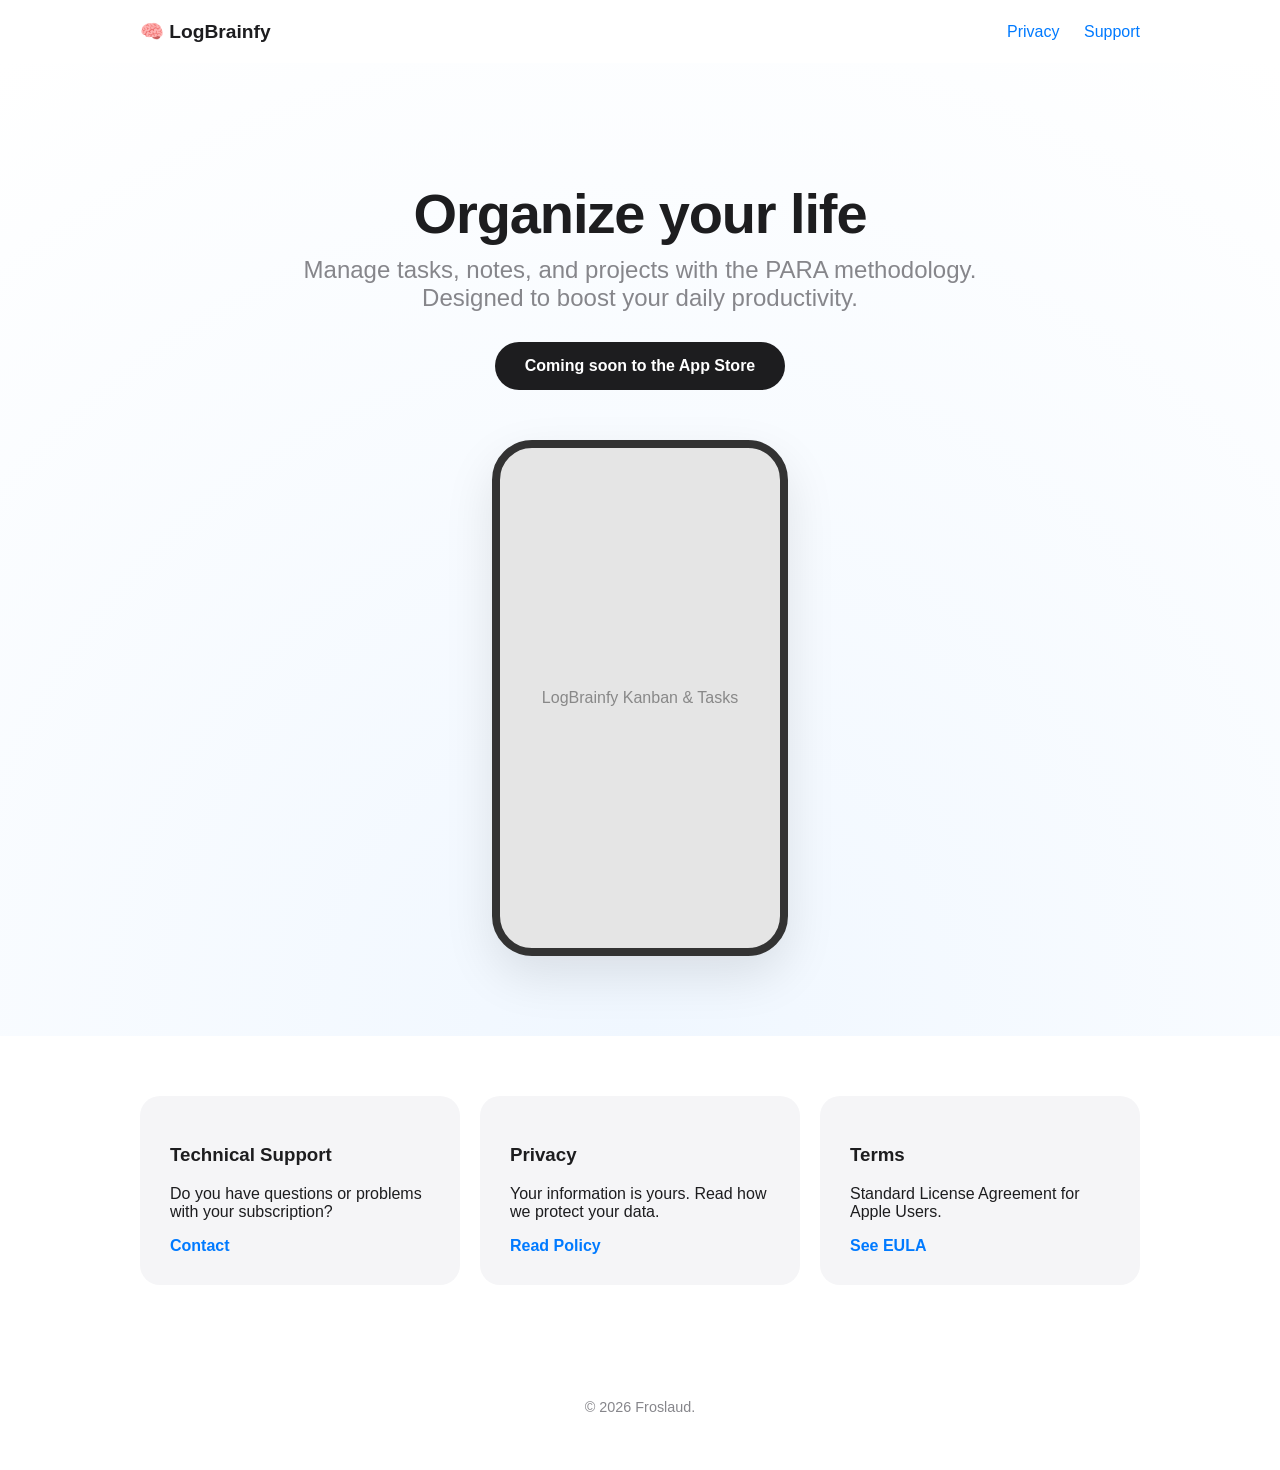
==== index.html @ 9f7ddbe2 "Update index.html" ====
<!DOCTYPE html>
<html lang="en">
<head>
    <meta charset="UTF-8">
    <meta name="viewport" content="width=device-width, initial-scale=1.0">
    <title>LogBrainfy - Organize your mind</title>
    <link rel="stylesheet" href="style.css">
</head>
<body>
    <nav>
        <div class="nav-container">
            <span class="logo-text">🧠 LogBrainfy</span>
            <div class="nav-links">
                <a href="#privacy">Privacy</a>
                <a href="#support">Support</a>
            </div>
        </div>
    </nav>

    <header class="hero">
        <h1>Organize your life</h1>
        <p class="subtitle">Manage tasks, notes, and projects with the PARA methodology. Designed to boost your daily productivity.</p>
        <div class="hero-buttons">
            <a href="#" class="btn-primary">Coming soon to the App Store</a>
        </div>
        <div class="app-mockup">
            <div class="mockup-box">LogBrainfy Kanban & Tasks</div>
        </div>
    </header>

    <main class="content">
        <section class="legal-grid">
            <div class="card" id="support">
                <h3>Technical Support</h3>
                <p>Do you have questions or problems with your subscription?</p>
                <a href="mailto:froslaud@gmail.com" class="btn-secondary">Contact</a>
            </div>

            <div class="card" id="privacy">
                <h3>Privacy</h3>
                <p>Your information is yours. Read how we protect your data.</p>
                <a href="privacy.html" class="btn-secondary">Read Policy</a>
            </div>

            <div class="card">
                <h3>Terms</h3>
                <p>Standard License Agreement for Apple Users.</p>
                <a href="https://www.apple.com/legal/internet-services/itunes/dev/stdeula/" target="_blank" class="btn-secondary">See EULA</a>
            </div>
        </section>
    </main>

    <footer>
        <p>&copy; 2026 Froslaud.</p>
    </footer>
</body>
</html>
---- style.css ----
:root {
    --primary: #007AFF;
    --bg: #ffffff;
    --text: #1d1d1f;
    --secondary-bg: #f5f5f7;
}

body {
    font-family: -apple-system, BlinkMacSystemFont, sans-serif;
    margin: 0;
    color: var(--text);
    background-color: var(--bg);
    scroll-behavior: smooth;
}

/* Navegación */
nav {
    padding: 20px;
    background: rgba(255, 255, 255, 0.8);
    backdrop-filter: blur(10px);
    position: sticky;
    top: 0;
    z-index: 100;
}

.nav-container {
    max-width: 1000px;
    margin: 0 auto;
    display: flex;
    justify-content: space-between;
    align-items: center;
}

.logo-text {
    font-weight: 700;
    font-size: 1.2rem;
}

.nav-links a {
    text-decoration: none;
    color: var(--primary);
    margin-left: 20px;
    font-weight: 500;
}

/* Hero Section */
.hero {
    text-align: center;
    padding: 80px 20px;
    background: radial-gradient(circle at bottom, #f0f7ff 0%, #ffffff 100%);
}

h1 {
    font-size: 3.5rem;
    letter-spacing: -0.02em;
    margin-bottom: 10px;
}

.subtitle {
    font-size: 1.5rem;
    color: #86868b;
    max-width: 700px;
    margin: 0 auto 30px;
}

.btn-primary {
    background: var(--text);
    color: white;
    padding: 15px 30px;
    border-radius: 30px;
    text-decoration: none;
    font-weight: 600;
    display: inline-block;
}

.app-mockup {
    margin-top: 50px;
}

.mockup-box {
    width: 280px;
    height: 500px;
    background: #e5e5e5;
    margin: 0 auto;
    border-radius: 40px;
    border: 8px solid #333;
    display: flex;
    align-items: center;
    justify-content: center;
    color: #888;
    box-shadow: 0 20px 50px rgba(0,0,0,0.1);
}

/* Grid de Cards */
.content {
    max-width: 1000px;
    margin: 0 auto;
    padding: 60px 20px;
}

.legal-grid {
    display: grid;
    grid-template-columns: repeat(auto-fit, minmax(280px, 1fr));
    gap: 20px;
}

.card {
    background: var(--secondary-bg);
    padding: 30px;
    border-radius: 20px;
    transition: transform 0.2s;
}

.card:hover {
    transform: translateY(-5px);
}

.btn-secondary {
    color: var(--primary);
    text-decoration: none;
    font-weight: 600;
}

footer {
    text-align: center;
    padding: 40px;
    color: #86868b;
    font-size: 0.9rem;
}
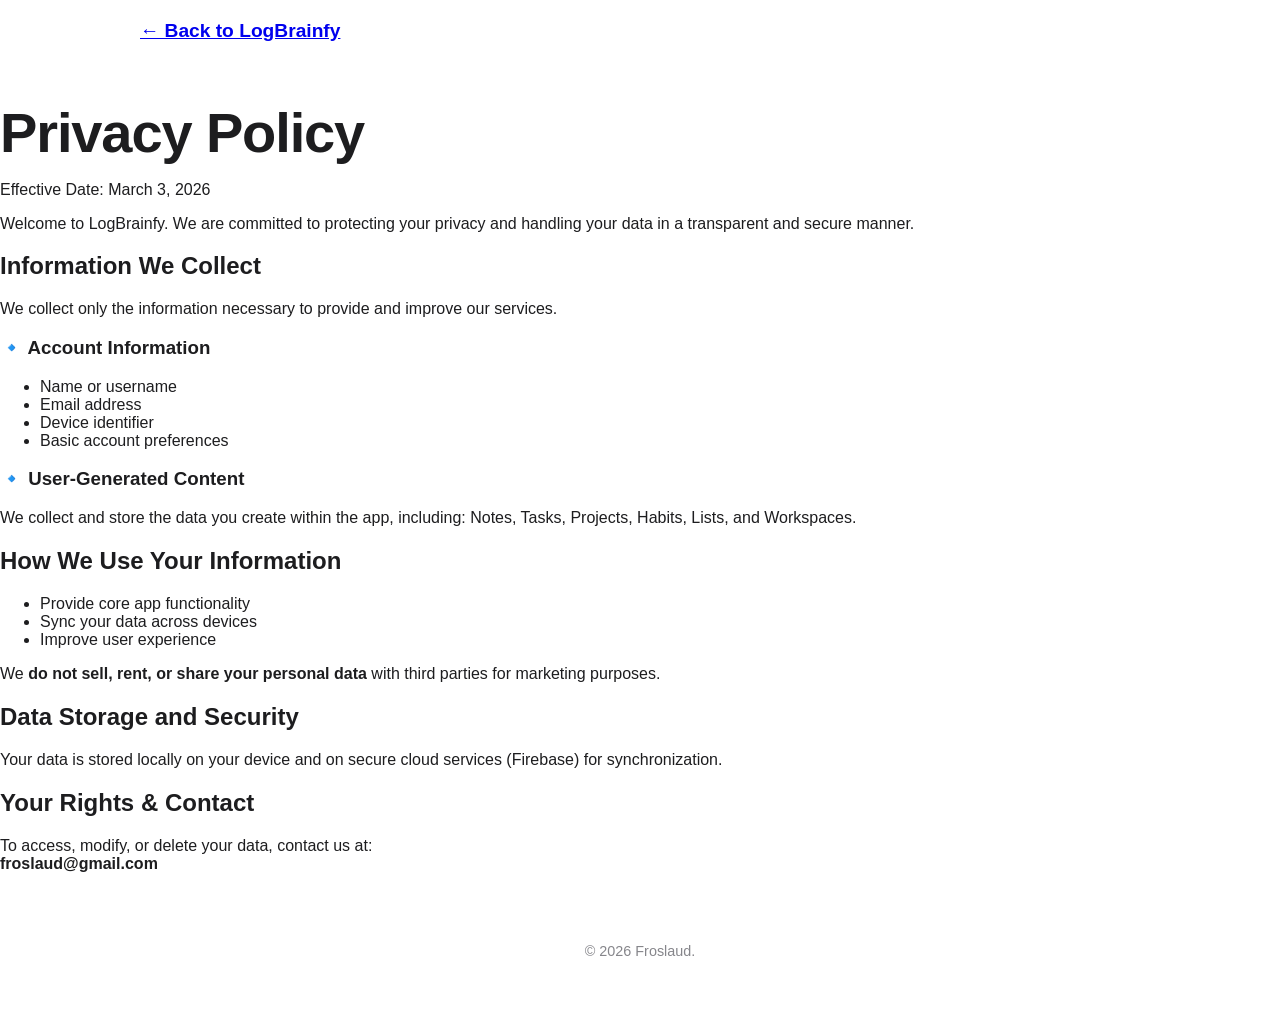
==== commit 2027d1a0: "Update index.html" ====
--- a/index.html
+++ b/index.html
@@ -3,50 +3,59 @@
 <head>
     <meta charset="UTF-8">
     <meta name="viewport" content="width=device-width, initial-scale=1.0">
-    <title>LogBrainfy - Organize your mind</title>
+    <title>Privacy Policy - LogBrainfy</title>
     <link rel="stylesheet" href="style.css">
 </head>
 <body>
     <nav>
         <div class="nav-container">
-            <span class="logo-text">🧠 LogBrainfy</span>
-            <div class="nav-links">
-                <a href="#privacy">Privacy</a>
-                <a href="#support">Support</a>
-            </div>
+            <a href="index.html" class="logo-text">← Back to LogBrainfy</a>
         </div>
     </nav>
 
-    <header class="hero">
-        <h1>Organize your life</h1>
-        <p class="subtitle">Manage tasks, notes, and projects with the PARA methodology. Designed to boost your daily productivity.</p>
-        <div class="hero-buttons">
-            <a href="#" class="btn-primary">Coming soon to the App Store</a>
-        </div>
-        <div class="app-mockup">
-            <div class="mockup-box">LogBrainfy Kanban & Tasks</div>
-        </div>
-    </header>
+    <main class="legal-content">
+        <h1>Privacy Policy</h1>
+        <p class="effective-date">Effective Date: March 3, 2026</p>
 
-    <main class="content">
-        <section class="legal-grid">
-            <div class="card" id="support">
-                <h3>Technical Support</h3>
-                <p>Do you have questions or problems with your subscription?</p>
-                <a href="mailto:froslaud@gmail.com" class="btn-secondary">Contact</a>
-            </div>
+        <section>
+            <p>Welcome to LogBrainfy. We are committed to protecting your privacy and handling your data in a transparent and secure manner.</p>
+        </section>
 
-            <div class="card" id="privacy">
-                <h3>Privacy</h3>
-                <p>Your information is yours. Read how we protect your data.</p>
-                <a href="privacy.html" class="btn-secondary">Read Policy</a>
-            </div>
+        <section>
+            <h2>Information We Collect</h2>
+            <p>We collect only the information necessary to provide and improve our services.</p>
+            
+            <h3>🔹 Account Information</h3>
+            <ul>
+                <li>Name or username</li>
+                <li>Email address</li>
+                <li>Device identifier</li>
+                <li>Basic account preferences</li>
+            </ul>
 
-            <div class="card">
-                <h3>Terms</h3>
-                <p>Standard License Agreement for Apple Users.</p>
-                <a href="https://www.apple.com/legal/internet-services/itunes/dev/stdeula/" target="_blank" class="btn-secondary">See EULA</a>
-            </div>
+            <h3>🔹 User-Generated Content</h3>
+            <p>We collect and store the data you create within the app, including: Notes, Tasks, Projects, Habits, Lists, and Workspaces.</p>
+        </section>
+
+        <section>
+            <h2>How We Use Your Information</h2>
+            <ul>
+                <li>Provide core app functionality</li>
+                <li>Sync your data across devices</li>
+                <li>Improve user experience</li>
+            </ul>
+            <p>We <strong>do not sell, rent, or share your personal data</strong> with third parties for marketing purposes.</p>
+        </section>
+
+        <section>
+            <h2>Data Storage and Security</h2>
+            <p>Your data is stored locally on your device and on secure cloud services (Firebase) for synchronization.</p>
+        </section>
+
+        <section>
+            <h2>Your Rights & Contact</h2>
+            <p>To access, modify, or delete your data, contact us at: <br>
+            <strong>froslaud@gmail.com</strong></p>
         </section>
     </main>
 
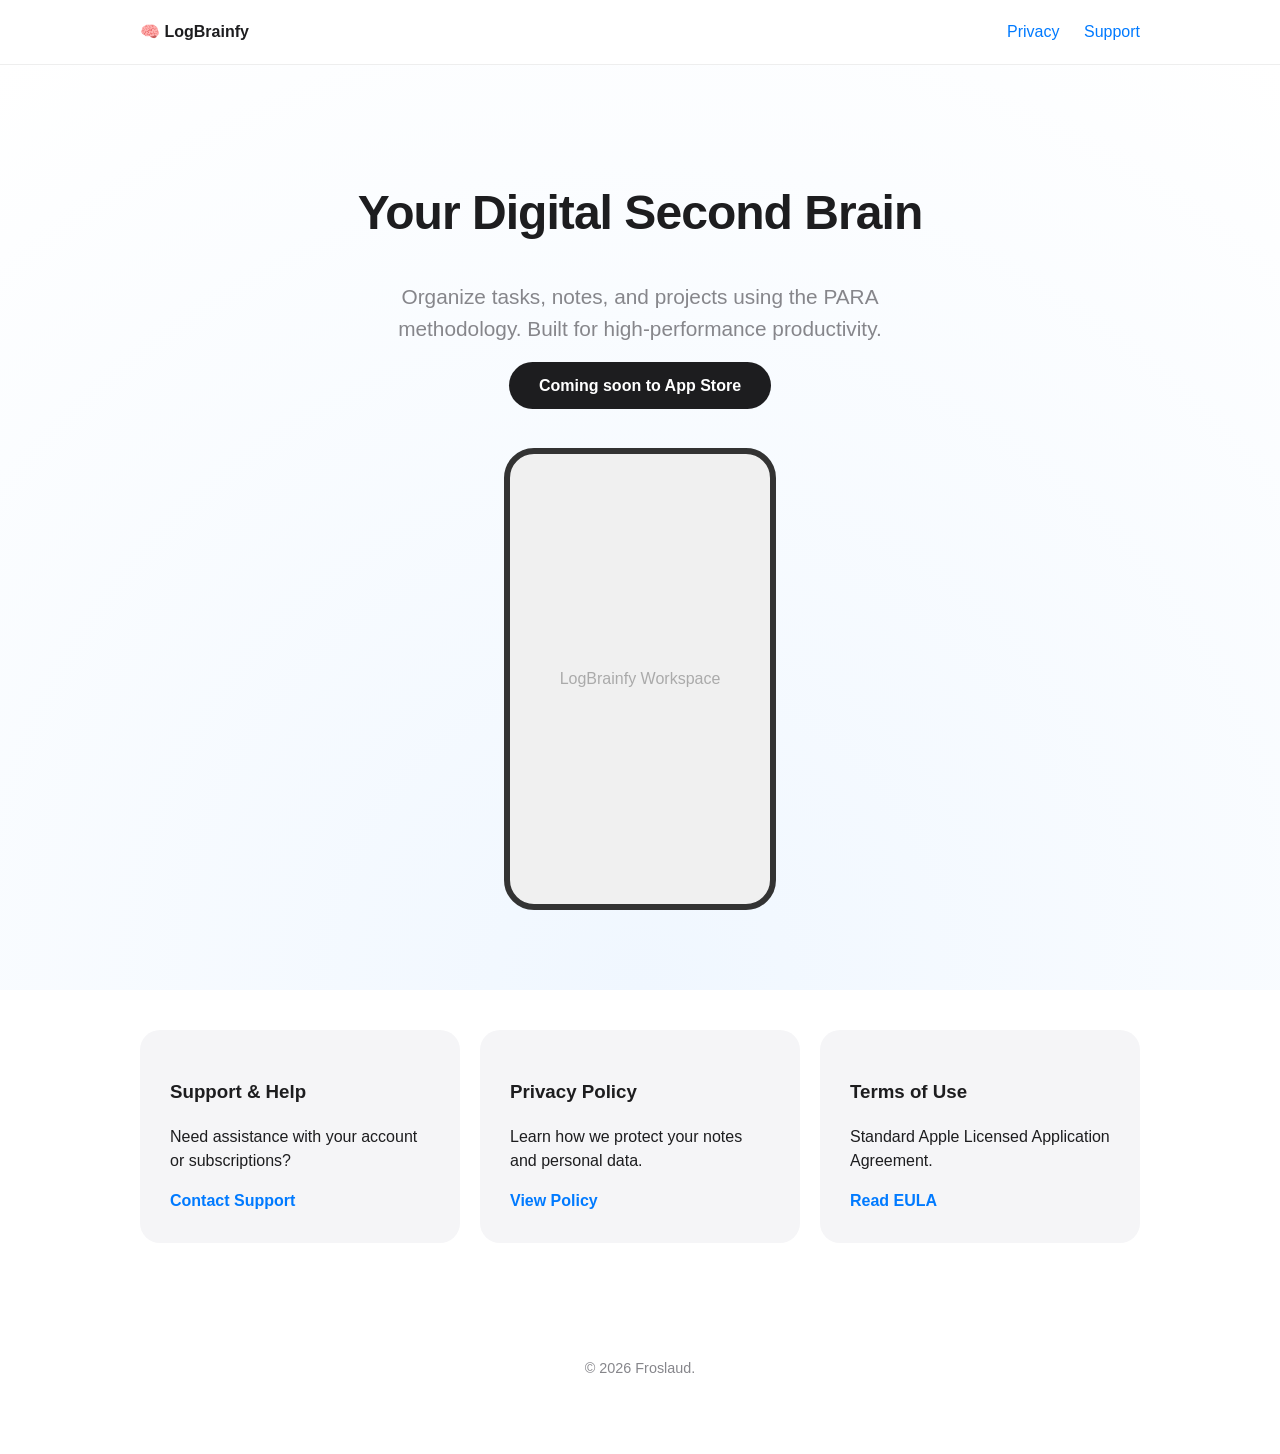
==== commit 2bbeca90: "Update index.html" ====
--- a/index.html
+++ b/index.html
@@ -3,59 +3,50 @@
 <head>
     <meta charset="UTF-8">
     <meta name="viewport" content="width=device-width, initial-scale=1.0">
-    <title>Privacy Policy - LogBrainfy</title>
+    <title>LogBrainfy - Master Your Productivity</title>
     <link rel="stylesheet" href="style.css">
 </head>
 <body>
     <nav>
         <div class="nav-container">
-            <a href="index.html" class="logo-text">← Back to LogBrainfy</a>
+            <span class="logo-text">🧠 LogBrainfy</span>
+            <div class="nav-links">
+                <a href="privacy.html">Privacy</a>
+                <a href="#support">Support</a>
+            </div>
         </div>
     </nav>
 
-    <main class="legal-content">
-        <h1>Privacy Policy</h1>
-        <p class="effective-date">Effective Date: March 3, 2026</p>
+    <header class="hero">
+        <h1>Your Digital Second Brain</h1>
+        <p class="subtitle">Organize tasks, notes, and projects using the PARA methodology. Built for high-performance productivity.</p>
+        <div class="hero-buttons">
+            <a href="#" class="btn-primary">Coming soon to App Store</a>
+        </div>
+        <div class="app-mockup">
+            <div class="mockup-box">LogBrainfy Workspace</div>
+        </div>
+    </header>
 
-        <section>
-            <p>Welcome to LogBrainfy. We are committed to protecting your privacy and handling your data in a transparent and secure manner.</p>
-        </section>
+    <main class="content">
+        <section class="legal-grid">
+            <div class="card" id="support">
+                <h3>Support & Help</h3>
+                <p>Need assistance with your account or subscriptions?</p>
+                <a href="mailto:froslaud@gmail.com" class="btn-secondary">Contact Support</a>
+            </div>
 
-        <section>
-            <h2>Information We Collect</h2>
-            <p>We collect only the information necessary to provide and improve our services.</p>
-            
-            <h3>🔹 Account Information</h3>
-            <ul>
-                <li>Name or username</li>
-                <li>Email address</li>
-                <li>Device identifier</li>
-                <li>Basic account preferences</li>
-            </ul>
+            <div class="card">
+                <h3>Privacy Policy</h3>
+                <p>Learn how we protect your notes and personal data.</p>
+                <a href="privacy.html" class="btn-secondary">View Policy</a>
+            </div>
 
-            <h3>🔹 User-Generated Content</h3>
-            <p>We collect and store the data you create within the app, including: Notes, Tasks, Projects, Habits, Lists, and Workspaces.</p>
-        </section>
-
-        <section>
-            <h2>How We Use Your Information</h2>
-            <ul>
-                <li>Provide core app functionality</li>
-                <li>Sync your data across devices</li>
-                <li>Improve user experience</li>
-            </ul>
-            <p>We <strong>do not sell, rent, or share your personal data</strong> with third parties for marketing purposes.</p>
-        </section>
-
-        <section>
-            <h2>Data Storage and Security</h2>
-            <p>Your data is stored locally on your device and on secure cloud services (Firebase) for synchronization.</p>
-        </section>
-
-        <section>
-            <h2>Your Rights & Contact</h2>
-            <p>To access, modify, or delete your data, contact us at: <br>
-            <strong>froslaud@gmail.com</strong></p>
+            <div class="card">
+                <h3>Terms of Use</h3>
+                <p>Standard Apple Licensed Application Agreement.</p>
+                <a href="https://www.apple.com/legal/internet-services/itunes/dev/stdeula/" target="_blank" class="btn-secondary">Read EULA</a>
+            </div>
         </section>
     </main>
 
--- a/style.css
+++ b/style.css
@@ -3,17 +3,18 @@
     --bg: #ffffff;
     --text: #1d1d1f;
     --secondary-bg: #f5f5f7;
+    --gray: #86868b;
 }
 
 body {
-    font-family: -apple-system, BlinkMacSystemFont, sans-serif;
+    font-family: -apple-system, BlinkMacSystemFont, "Segoe UI", Roboto, sans-serif;
     margin: 0;
     color: var(--text);
     background-color: var(--bg);
-    scroll-behavior: smooth;
+    line-height: 1.5;
 }
 
-/* Navegación */
+/* Navigation */
 nav {
     padding: 20px;
     background: rgba(255, 255, 255, 0.8);
@@ -21,6 +22,7 @@
     position: sticky;
     top: 0;
     z-index: 100;
+    border-bottom: 1px solid #eee;
 }
 
 .nav-container {
@@ -28,19 +30,18 @@
     margin: 0 auto;
     display: flex;
     justify-content: space-between;
-    align-items: center;
 }
 
 .logo-text {
     font-weight: 700;
-    font-size: 1.2rem;
+    text-decoration: none;
+    color: var(--text);
 }
 
 .nav-links a {
     text-decoration: none;
     color: var(--primary);
     margin-left: 20px;
-    font-weight: 500;
 }
 
 /* Hero Section */
@@ -50,16 +51,12 @@
     background: radial-gradient(circle at bottom, #f0f7ff 0%, #ffffff 100%);
 }
 
-h1 {
-    font-size: 3.5rem;
-    letter-spacing: -0.02em;
-    margin-bottom: 10px;
-}
+h1 { font-size: 3rem; letter-spacing: -0.02em; }
 
 .subtitle {
-    font-size: 1.5rem;
-    color: #86868b;
-    max-width: 700px;
+    font-size: 1.3rem;
+    color: var(--gray);
+    max-width: 600px;
     margin: 0 auto 30px;
 }
 
@@ -70,37 +67,27 @@
     border-radius: 30px;
     text-decoration: none;
     font-weight: 600;
-    display: inline-block;
-}
-
-.app-mockup {
-    margin-top: 50px;
 }
 
 .mockup-box {
-    width: 280px;
-    height: 500px;
-    background: #e5e5e5;
-    margin: 0 auto;
-    border-radius: 40px;
-    border: 8px solid #333;
+    width: 260px;
+    height: 450px;
+    background: #f0f0f0;
+    margin: 50px auto 0;
+    border-radius: 30px;
+    border: 6px solid #333;
     display: flex;
     align-items: center;
     justify-content: center;
-    color: #888;
-    box-shadow: 0 20px 50px rgba(0,0,0,0.1);
+    color: #aaa;
 }
 
-/* Grid de Cards */
-.content {
-    max-width: 1000px;
-    margin: 0 auto;
-    padding: 60px 20px;
-}
+/* Cards & Content */
+.content { max-width: 1000px; margin: 0 auto; padding: 40px 20px; }
 
 .legal-grid {
     display: grid;
-    grid-template-columns: repeat(auto-fit, minmax(280px, 1fr));
+    grid-template-columns: repeat(auto-fit, minmax(250px, 1fr));
     gap: 20px;
 }
 
@@ -108,22 +95,29 @@
     background: var(--secondary-bg);
     padding: 30px;
     border-radius: 20px;
-    transition: transform 0.2s;
-}
-
-.card:hover {
-    transform: translateY(-5px);
 }
 
 .btn-secondary {
     color: var(--primary);
     text-decoration: none;
     font-weight: 600;
+    display: block;
+    margin-top: 10px;
 }
+
+/* Legal Page specific */
+.legal-content {
+    max-width: 700px;
+    margin: 40px auto;
+    padding: 20px;
+}
+
+.legal-content h2 { margin-top: 40px; border-bottom: 1px solid #eee; padding-bottom: 10px; }
+.legal-content h3 { color: var(--primary); margin-top: 25px; }
 
 footer {
     text-align: center;
-    padding: 40px;
-    color: #86868b;
+    padding: 60px;
+    color: var(--gray);
     font-size: 0.9rem;
 }
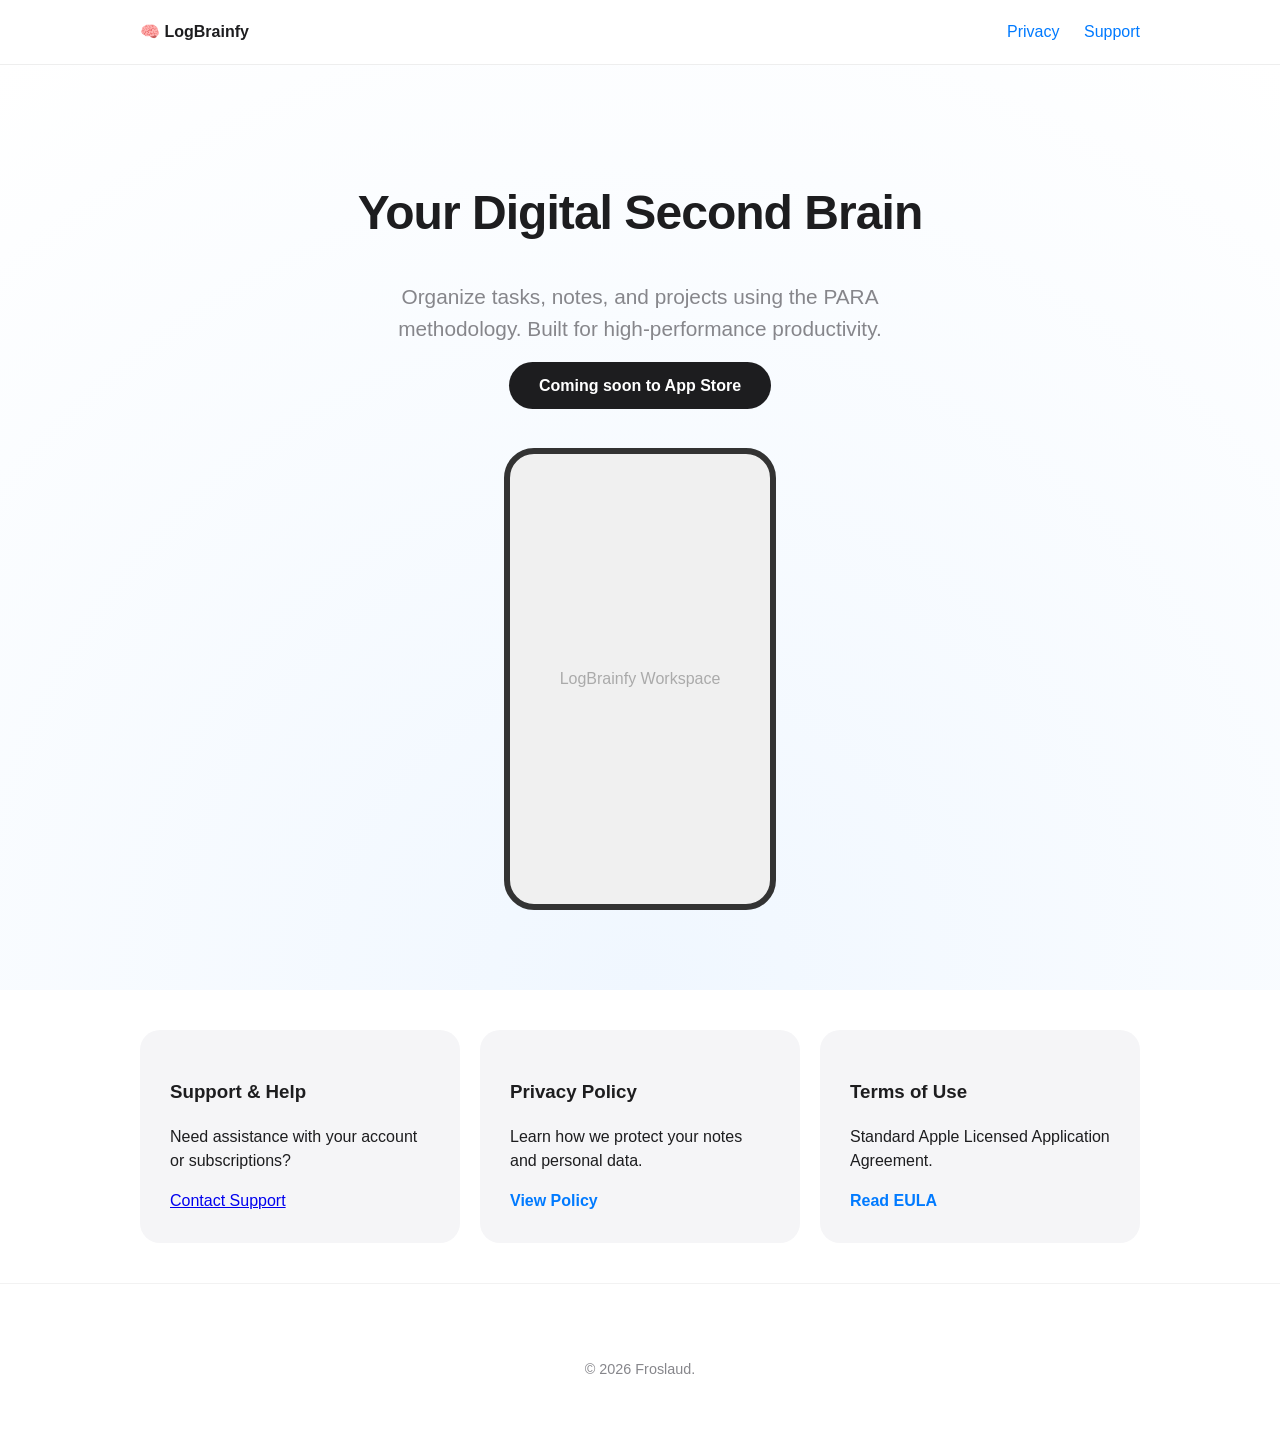
==== commit b50046c0: "Update index.html" ====
--- a/index.html
+++ b/index.html
@@ -12,7 +12,7 @@
             <span class="logo-text">🧠 LogBrainfy</span>
             <div class="nav-links">
                 <a href="privacy.html">Privacy</a>
-                <a href="#support">Support</a>
+                <a href="support.html">Support</a>
             </div>
         </div>
     </nav>
@@ -33,7 +33,7 @@
             <div class="card" id="support">
                 <h3>Support & Help</h3>
                 <p>Need assistance with your account or subscriptions?</p>
-                <a href="mailto:froslaud@gmail.com" class="btn-secondary">Contact Support</a>
+                <a href="support.html">Contact Support</a>
             </div>
 
             <div class="card">
--- a/style.css
+++ b/style.css
@@ -14,7 +14,7 @@
     line-height: 1.5;
 }
 
-/* Navigation */
+/* --- NAVIGATION (Shared) --- */
 nav {
     padding: 20px;
     background: rgba(255, 255, 255, 0.8);
@@ -30,6 +30,7 @@
     margin: 0 auto;
     display: flex;
     justify-content: space-between;
+    align-items: center;
 }
 
 .logo-text {
@@ -44,14 +45,14 @@
     margin-left: 20px;
 }
 
-/* Hero Section */
+/* --- HOME PAGE STYLES (index.html) --- */
 .hero {
     text-align: center;
     padding: 80px 20px;
     background: radial-gradient(circle at bottom, #f0f7ff 0%, #ffffff 100%);
 }
 
-h1 { font-size: 3rem; letter-spacing: -0.02em; }
+.hero h1 { font-size: 3rem; letter-spacing: -0.02em; }
 
 .subtitle {
     font-size: 1.3rem;
@@ -82,7 +83,6 @@
     color: #aaa;
 }
 
-/* Cards & Content */
 .content { max-width: 1000px; margin: 0 auto; padding: 40px 20px; }
 
 .legal-grid {
@@ -105,19 +105,87 @@
     margin-top: 10px;
 }
 
-/* Legal Page specific */
-.legal-content {
-    max-width: 700px;
-    margin: 40px auto;
-    padding: 20px;
+/* --- PRIVACY PAGE PREMIUM STYLES (privacy.html) --- */
+.legal-wrapper {
+    max-width: 740px;
+    margin: 60px auto;
+    padding: 0 20px;
 }
 
-.legal-content h2 { margin-top: 40px; border-bottom: 1px solid #eee; padding-bottom: 10px; }
-.legal-content h3 { color: var(--primary); margin-top: 25px; }
+.legal-header h1 {
+    font-size: 3rem;
+    font-weight: 700;
+    margin-bottom: 10px;
+}
 
+.effective-date {
+    color: var(--gray);
+    font-size: 1.1rem;
+}
+
+.header-line {
+    width: 60px;
+    height: 4px;
+    background: var(--primary);
+    margin-top: 25px;
+    border-radius: 2px;
+}
+
+.intro-text {
+    font-size: 1.25rem;
+    line-height: 1.6;
+    color: #424245;
+    margin: 40px 0;
+}
+
+.legal-section { margin-bottom: 50px; }
+.legal-section h2 { font-size: 1.8rem; margin-bottom: 20px; font-weight: 600; }
+
+.info-card {
+    background: var(--secondary-bg);
+    padding: 25px;
+    border-radius: 16px;
+    margin-bottom: 20px;
+}
+
+.highlight-box {
+    font-weight: 600;
+    color: var(--primary);
+    font-size: 1.1rem;
+}
+
+.contact-box {
+    display: block;
+    background: var(--secondary-bg);
+    padding: 20px;
+    border-radius: 12px;
+    text-decoration: none;
+    color: var(--text);
+    border-left: 4px solid var(--primary);
+}
+
+.contact-box span {
+    display: block;
+    font-size: 0.85rem;
+    color: var(--gray);
+    margin-top: 5px;
+}
+
+.eula-link {
+    color: var(--primary);
+    text-decoration: none;
+    font-weight: 600;
+}
+
+/* --- FOOTER (Shared) --- */
 footer {
     text-align: center;
     padding: 60px;
     color: var(--gray);
     font-size: 0.9rem;
+    border-top: 1px solid #f2f2f2;
 }
+
+/* List styling for Privacy */
+ul { margin-bottom: 20px; }
+li { margin-bottom: 10px; }
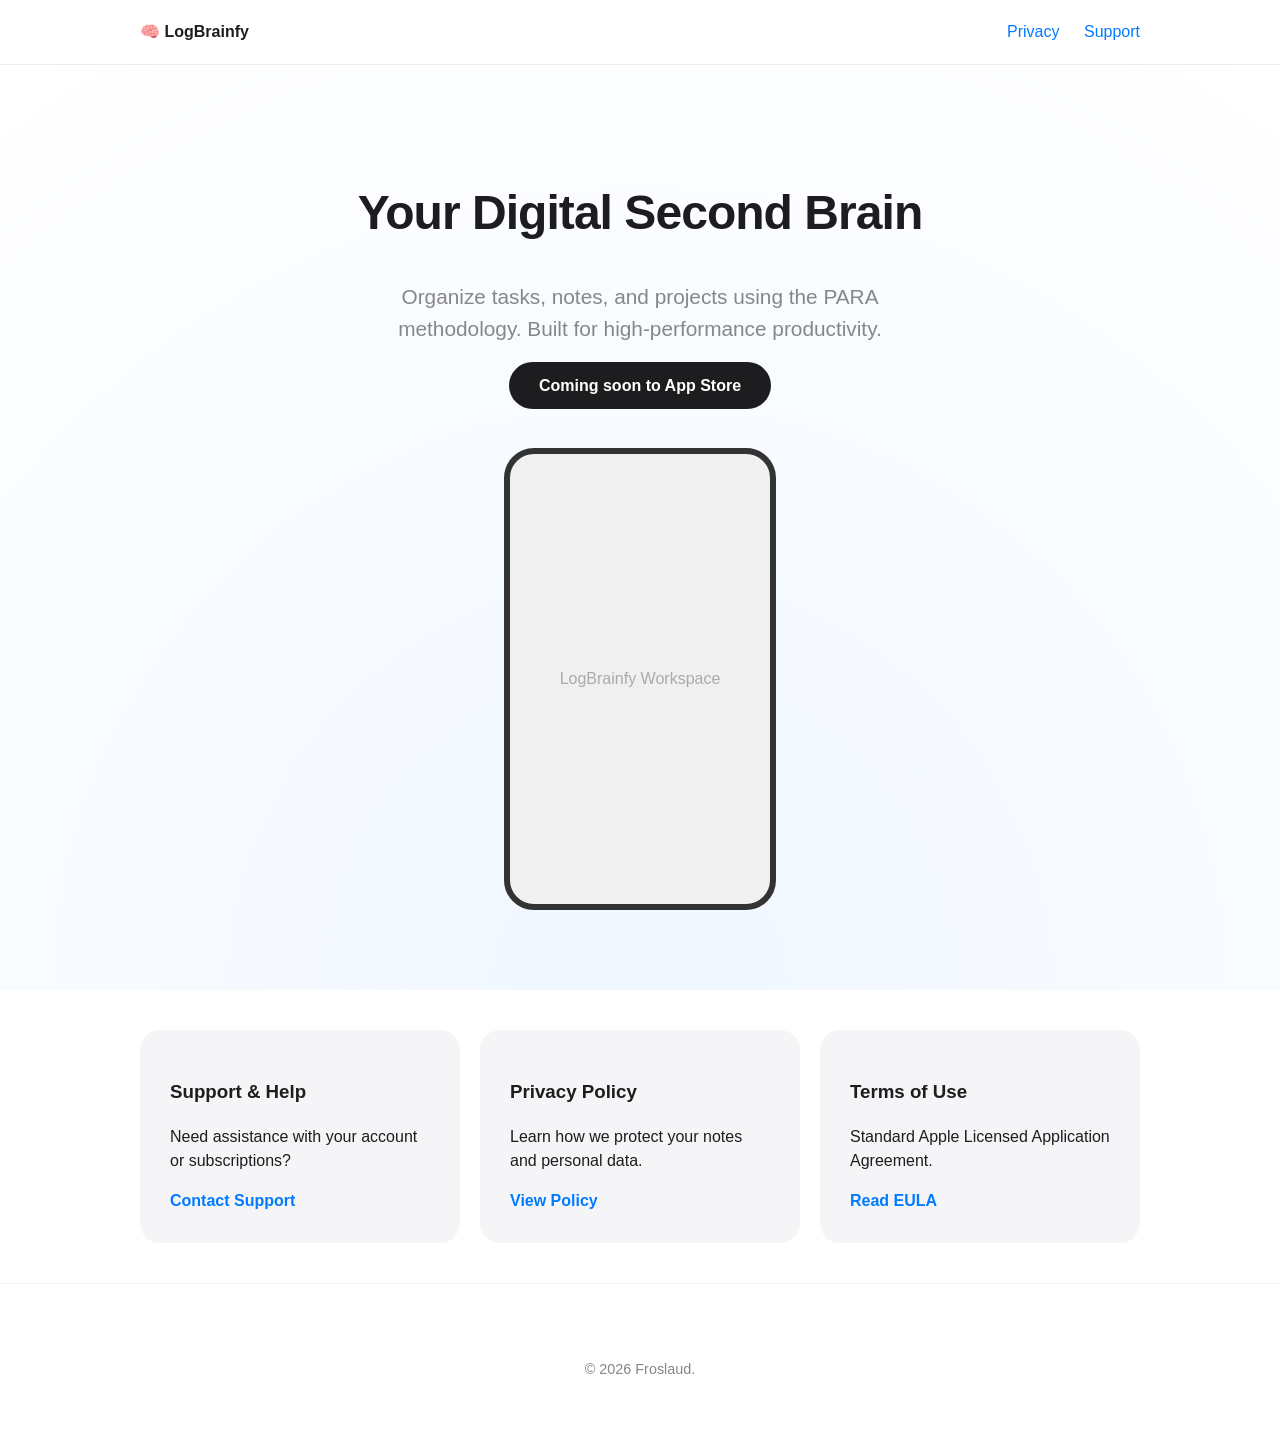
==== commit 64531db1: "Update index.html" ====
--- a/index.html
+++ b/index.html
@@ -33,7 +33,7 @@
             <div class="card" id="support">
                 <h3>Support & Help</h3>
                 <p>Need assistance with your account or subscriptions?</p>
-                <a href="support.html">Contact Support</a>
+                <a href="support.html" class="btn-secondary">Contact Support</a>
             </div>
 
             <div class="card">
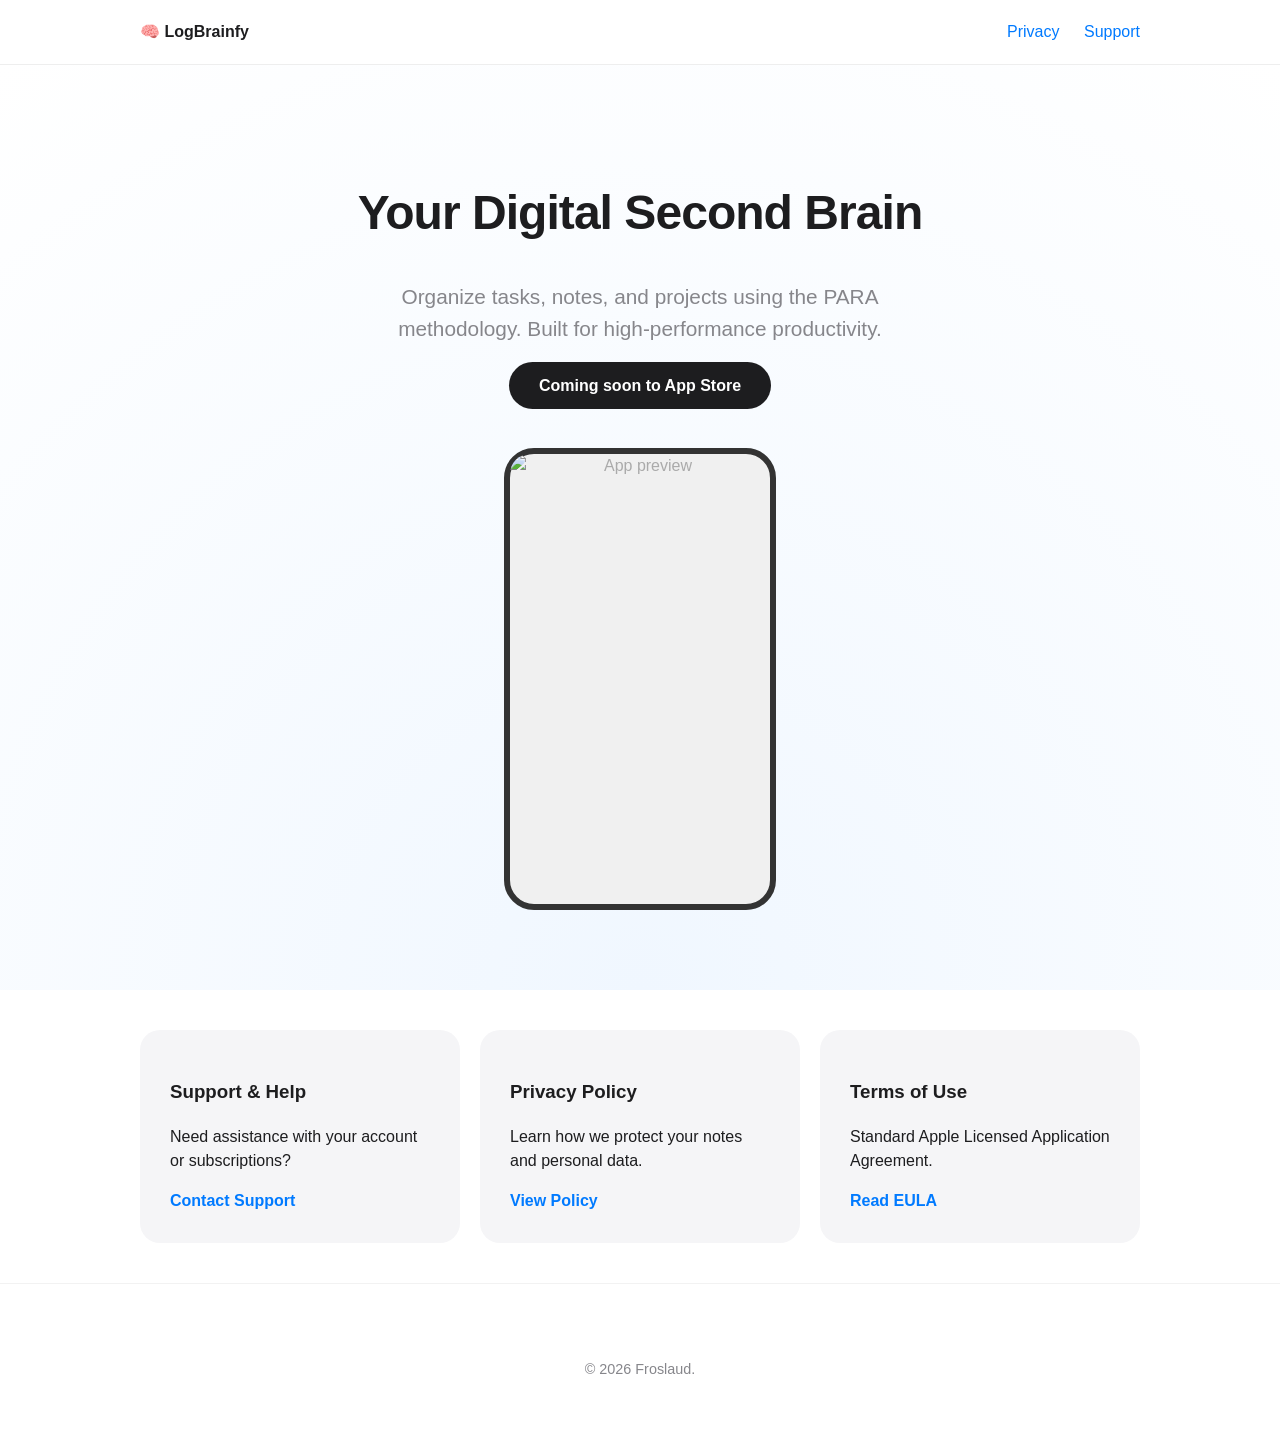
==== commit ea06eb5d: "Update index.html" ====
--- a/index.html
+++ b/index.html
@@ -23,8 +23,8 @@
         <div class="hero-buttons">
             <a href="#" class="btn-primary">Coming soon to App Store</a>
         </div>
-        <div class="app-mockup">
-            <div class="mockup-box">LogBrainfy Workspace</div>
+        <div class="mockup-box">
+            <img src="app-preview.png" alt="App preview">
         </div>
     </header>
 
--- a/style.css
+++ b/style.css
@@ -81,6 +81,13 @@
     align-items: center;
     justify-content: center;
     color: #aaa;
+}
+
+.mockup-box img {
+    width: 100%;
+    height: 100%;
+    object-fit: cover;
+    border-radius: 20px;
 }
 
 .content { max-width: 1000px; margin: 0 auto; padding: 40px 20px; }
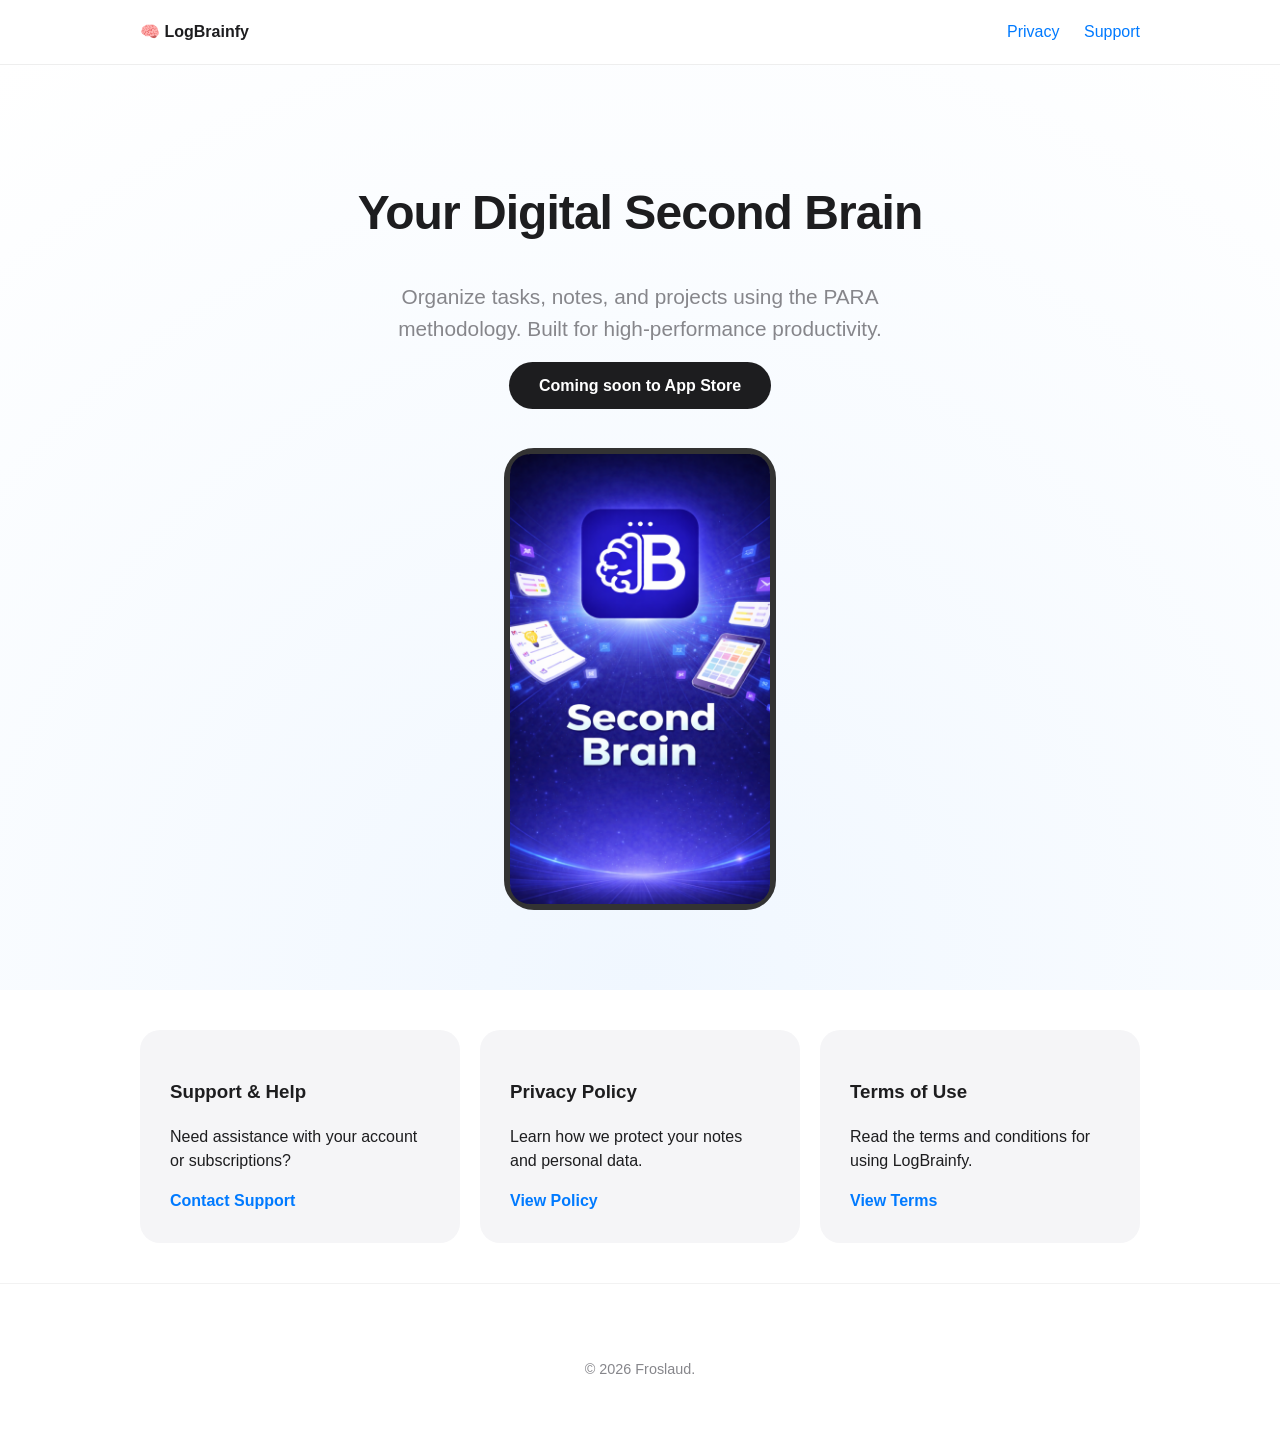
==== commit 362d01df: "Update index.html" ====
--- a/index.html
+++ b/index.html
@@ -44,8 +44,8 @@
 
             <div class="card">
                 <h3>Terms of Use</h3>
-                <p>Standard Apple Licensed Application Agreement.</p>
-                <a href="https://www.apple.com/legal/internet-services/itunes/dev/stdeula/" target="_blank" class="btn-secondary">Read EULA</a>
+                <p>Read the terms and conditions for using LogBrainfy.</p>
+                <a href="terms.html" class="btn-secondary">View Terms</a>
             </div>
         </section>
     </main>
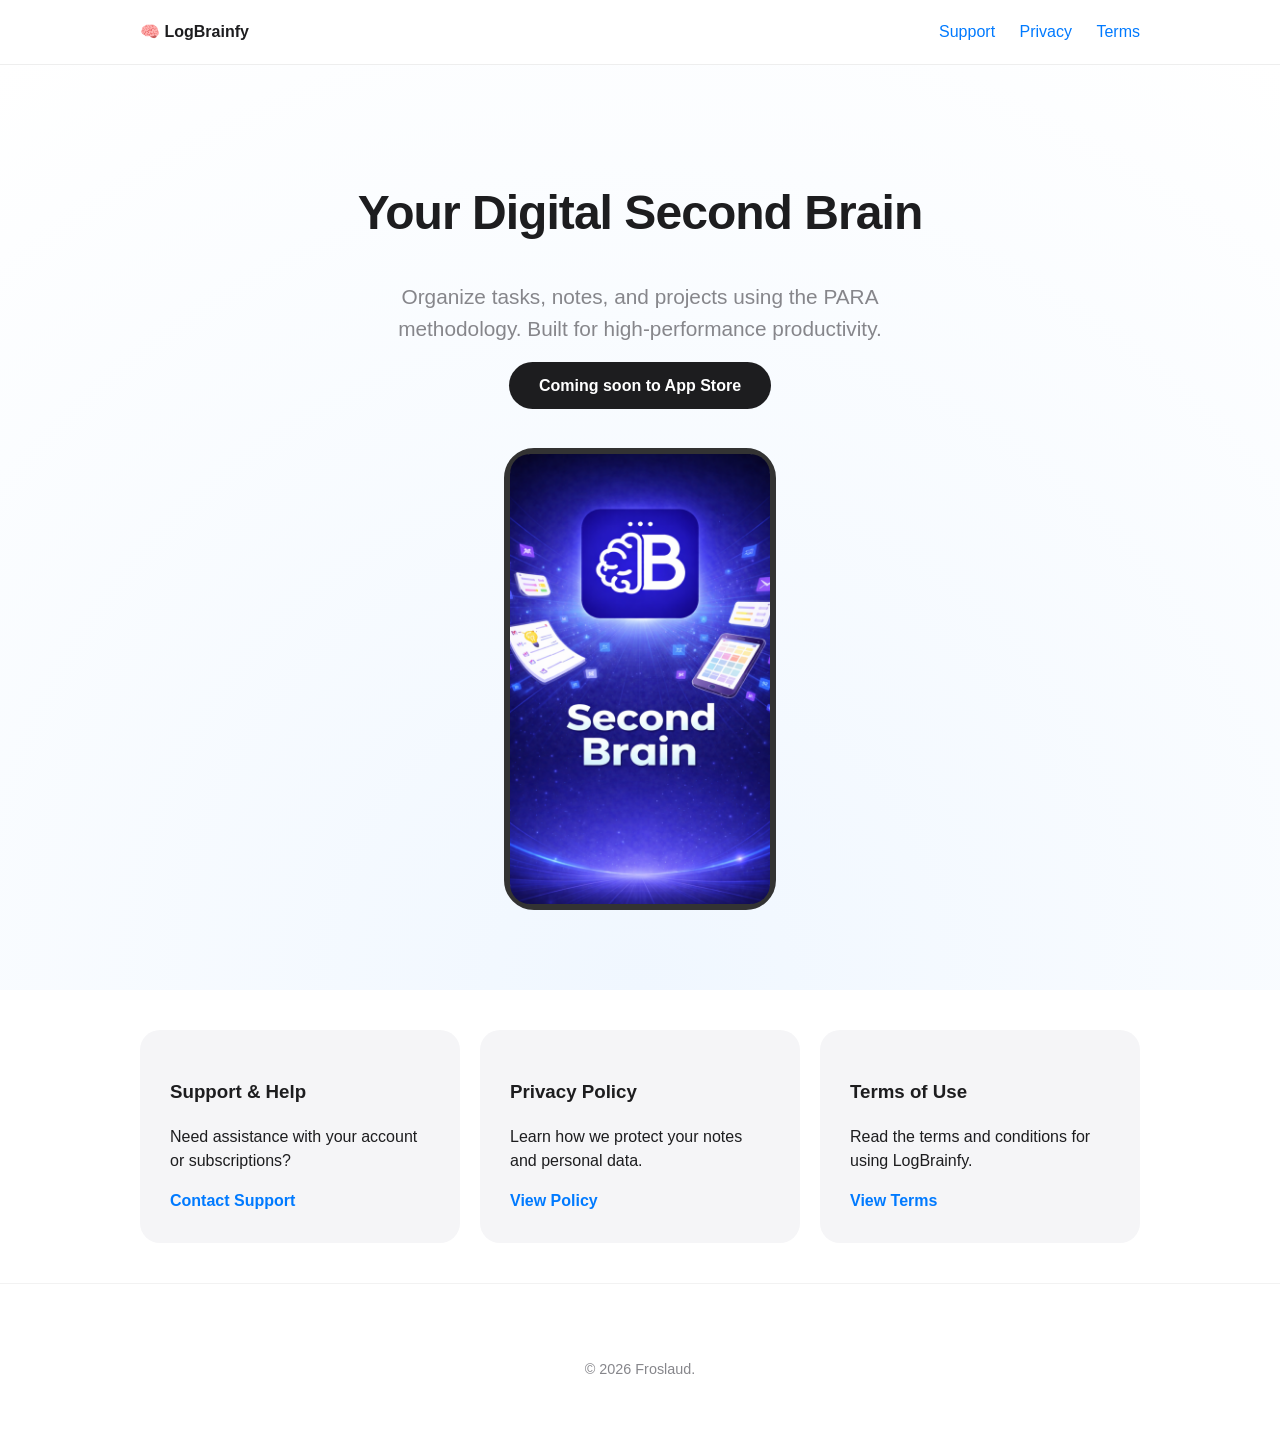
==== commit bc5d123f: "Update index.html" ====
--- a/index.html
+++ b/index.html
@@ -11,8 +11,9 @@
         <div class="nav-container">
             <span class="logo-text">🧠 LogBrainfy</span>
             <div class="nav-links">
+                <a href="support.html">Support</a>
                 <a href="privacy.html">Privacy</a>
-                <a href="support.html">Support</a>
+                <a href="terms.html">Terms</a>
             </div>
         </div>
     </nav>
